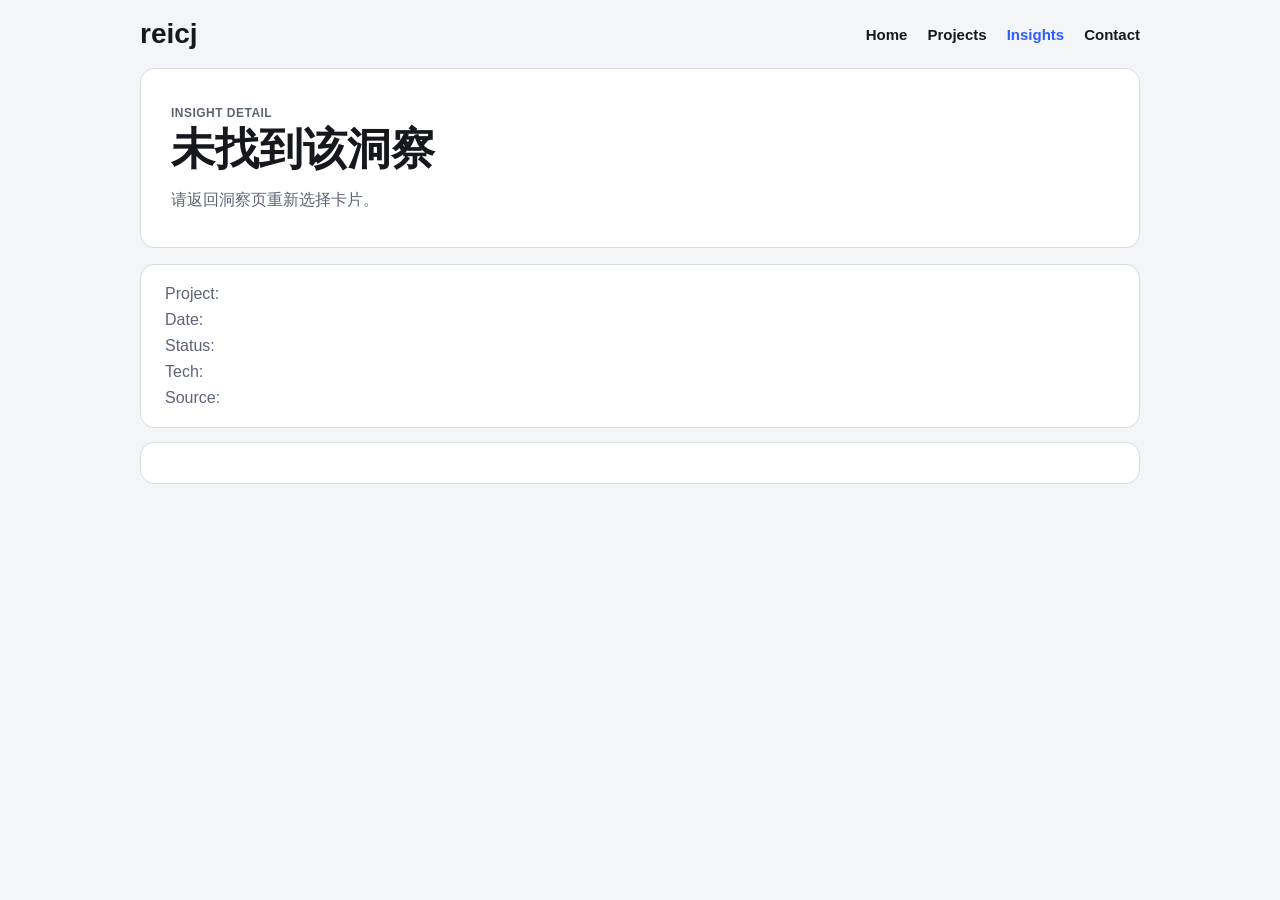
==== public/insight.html @ 602b2dc6 "feat: publish project insights to homepage" ====
﻿<!doctype html>
<html lang="zh-CN">
  <head>
    <meta charset="utf-8">
    <meta name="viewport" content="width=device-width, initial-scale=1">
    <meta name="description" content="Insight detail page.">
    <title>Insight Detail | reicj</title>
    <link rel="stylesheet" href="./styles.css">
  </head>
  <body data-page="insight-detail">
    <header class="site-header">
      <a class="brand" id="site-name" href="./index.html">reicj</a>
      <nav class="nav">
        <a href="./index.html">Home</a>
        <a href="./projects.html">Projects</a>
        <a class="current" href="./insights.html">Insights</a>
        <a href="./index.html#contact">Contact</a>
      </nav>
    </header>

    <main class="sub-main">
      <section class="sub-hero">
        <p class="tag">Insight Detail</p>
        <h1 id="insight-detail-title">Insight detail</h1>
        <p id="insight-detail-summary"></p>
      </section>
      <section class="detail-meta">
        <p>Project: <span id="insight-detail-project"></span></p>
        <p>Date: <span id="insight-detail-date"></span></p>
        <p>Status: <span id="insight-detail-status"></span></p>
        <p>Tech: <span id="insight-detail-tech"></span></p>
        <p>Source: <span id="insight-detail-source"></span></p>
      </section>
      <section class="detail-content" id="insight-detail-content"></section>
    </main>
    <script type="module" src="./render.js"></script>
  </body>
</html>
---- public/styles.css ----
:root {
  --bg: #f4f5f7;
  --surface: #ffffff;
  --ink: #16181d;
  --muted: #5d6473;
  --line: #d7dce5;
  --accent: #2f5cff;
  font-family: "Segoe UI", "PingFang SC", "Microsoft YaHei", sans-serif;
}

* {
  box-sizing: border-box;
}

body {
  margin: 0;
  color: var(--ink);
  background: var(--bg);
}

a {
  color: inherit;
  text-decoration: none;
}

.site-header {
  display: flex;
  align-items: center;
  justify-content: space-between;
  width: min(100% - 32px, 1000px);
  margin: 0 auto;
  padding: 18px 0;
}

.brand {
  font-size: 28px;
  font-weight: 800;
}

.nav {
  display: flex;
  gap: 20px;
  font-size: 15px;
  font-weight: 600;
}

.nav a.current {
  color: var(--accent);
}

main {
  width: min(100% - 32px, 1000px);
  margin: 0 auto 28px;
}

.hero,
.sub-hero,
.overview,
.contact,
.cards,
.list {
  border: 1px solid var(--line);
  border-radius: 14px;
  background: var(--surface);
}

.hero,
.sub-hero,
.contact {
  padding: 34px 30px;
  margin-bottom: 16px;
}

.hero h1,
.sub-hero h1 {
  margin: 0 0 10px;
  font-size: clamp(30px, 5vw, 44px);
  line-height: 1.2;
}

.hero p,
.sub-hero p,
.contact p,
.cards p,
.list time {
  margin: 0;
  color: var(--muted);
  line-height: 1.7;
}

.visitor-counter {
  margin-top: 10px;
  display: flex;
  flex-wrap: wrap;
  gap: 14px;
  font-size: 14px;
}

.visitor-counter strong {
  color: var(--accent);
}

.tag {
  margin: 0 0 10px;
  color: var(--accent);
  font-size: 12px;
  font-weight: 700;
  letter-spacing: 0.04em;
  text-transform: uppercase;
}

.overview {
  display: grid;
  grid-template-columns: repeat(3, minmax(0, 1fr));
  gap: 0;
  margin-bottom: 16px;
}

.overview article {
  padding: 24px;
}

.overview article + article {
  border-left: 1px solid var(--line);
}

.overview h2,
.contact h2,
.cards h2,
.list h2 {
  margin: 0 0 8px;
  font-size: 22px;
  line-height: 1.35;
}

.cards {
  display: grid;
  gap: 12px;
  padding: 14px;
}

.cards article {
  padding: 18px;
  border: 1px solid var(--line);
  border-radius: 10px;
}

.insight-cards article {
  padding: 0;
}

.insight-card a {
  display: block;
  padding: 18px;
}

.insight-card h2 {
  margin: 0 0 8px;
  font-size: 20px;
}

.insight-card p {
  margin: 0;
}

.insight-meta {
  display: flex;
  justify-content: space-between;
  margin-top: 12px;
  color: var(--muted);
  font-size: 14px;
}

.detail-meta,
.detail-content {
  border: 1px solid var(--line);
  border-radius: 14px;
  background: var(--surface);
  padding: 20px 24px;
  margin-bottom: 14px;
}

.detail-meta p {
  margin: 0 0 8px;
  color: var(--muted);
}

.detail-meta p:last-child {
  margin-bottom: 0;
}

.detail-content p {
  margin: 0 0 12px;
  color: var(--muted);
  line-height: 1.8;
}

.detail-content p:last-child {
  margin-bottom: 0;
}

.list {
  padding: 8px 18px;
}

.list article {
  display: flex;
  align-items: baseline;
  justify-content: space-between;
  gap: 14px;
  padding: 14px 0;
  border-bottom: 1px solid var(--line);
}

.list article:last-child {
  border-bottom: 0;
}

.list h2 {
  margin: 0;
  font-size: 18px;
}

@media (max-width: 780px) {
  .site-header {
    flex-direction: column;
    align-items: flex-start;
    gap: 10px;
  }

  .nav {
    flex-wrap: wrap;
  }

  .hero,
  .sub-hero,
  .contact {
    padding: 24px 20px;
  }

  .overview {
    grid-template-columns: 1fr;
  }

  .overview article + article {
    border-top: 1px solid var(--line);
    border-left: 0;
  }

  .list article {
    flex-direction: column;
    align-items: flex-start;
    gap: 4px;
  }
}
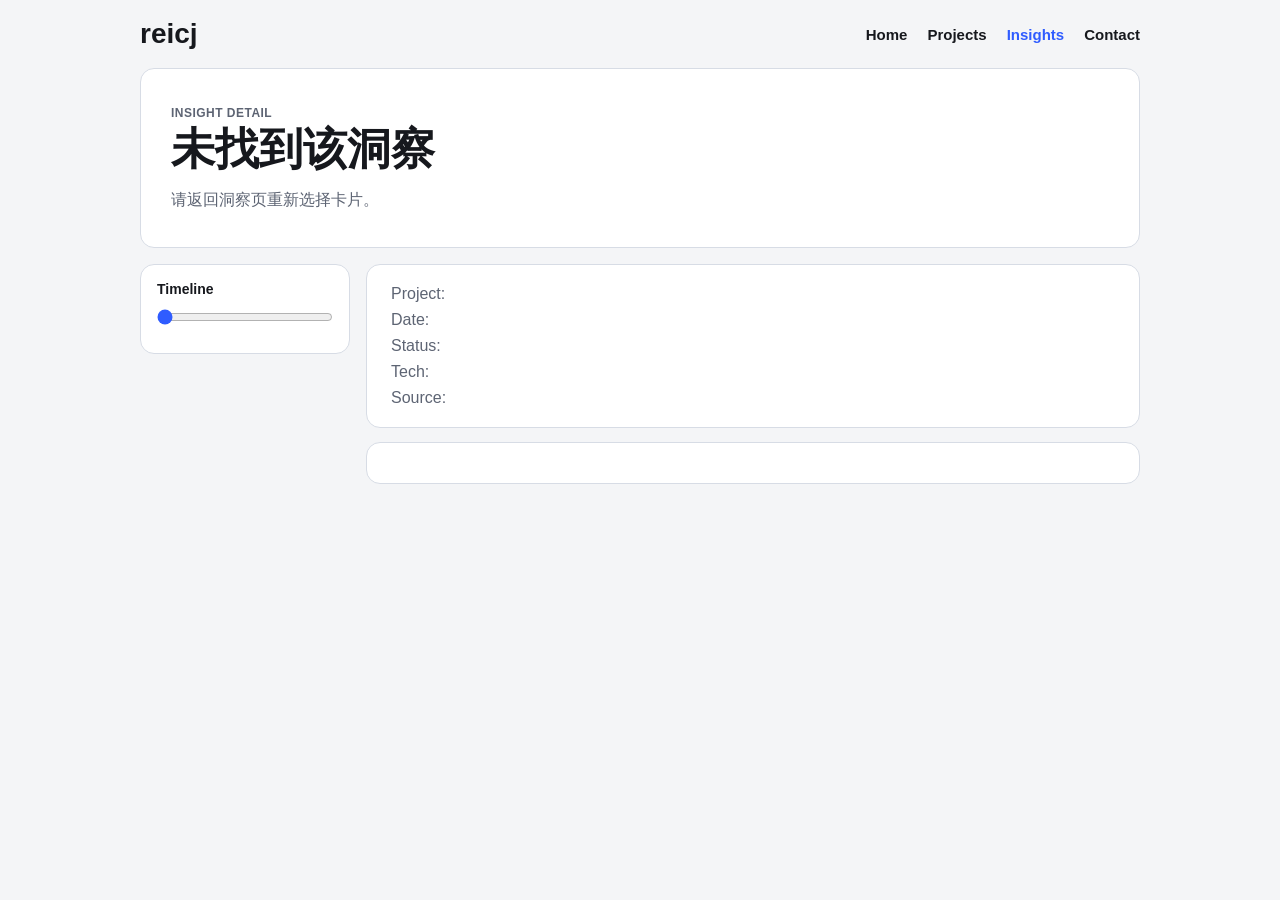
==== commit 0c10599a: "feat: add project insight timeline navigation" ====
--- a/public/insight.html
+++ b/public/insight.html
@@ -24,14 +24,24 @@
         <h1 id="insight-detail-title">Insight detail</h1>
         <p id="insight-detail-summary"></p>
       </section>
-      <section class="detail-meta">
-        <p>Project: <span id="insight-detail-project"></span></p>
-        <p>Date: <span id="insight-detail-date"></span></p>
-        <p>Status: <span id="insight-detail-status"></span></p>
-        <p>Tech: <span id="insight-detail-tech"></span></p>
-        <p>Source: <span id="insight-detail-source"></span></p>
+      <section class="detail-layout">
+        <aside class="timeline-panel" aria-label="Project timeline">
+          <p class="timeline-title">Timeline</p>
+          <input class="timeline-slider" id="insight-time-slider" type="range" min="0" max="0" value="0" step="1">
+          <div class="timeline-list" id="insight-timeline"></div>
+        </aside>
+
+        <article class="detail-main">
+          <section class="detail-meta">
+            <p>Project: <span id="insight-detail-project"></span></p>
+            <p>Date: <span id="insight-detail-date"></span></p>
+            <p>Status: <span id="insight-detail-status"></span></p>
+            <p>Tech: <span id="insight-detail-tech"></span></p>
+            <p>Source: <span id="insight-detail-source"></span></p>
+          </section>
+          <section class="detail-content" id="insight-detail-content"></section>
+        </article>
       </section>
-      <section class="detail-content" id="insight-detail-content"></section>
     </main>
     <script type="module" src="./render.js"></script>
   </body>
--- a/public/styles.css
+++ b/public/styles.css
@@ -180,6 +180,74 @@
   margin-bottom: 14px;
 }
 
+.detail-layout {
+  display: grid;
+  grid-template-columns: 210px minmax(0, 1fr);
+  gap: 16px;
+  align-items: start;
+}
+
+.timeline-panel {
+  position: sticky;
+  top: 16px;
+  border: 1px solid var(--line);
+  border-radius: 14px;
+  background: var(--surface);
+  padding: 16px;
+}
+
+.timeline-title {
+  margin: 0 0 12px;
+  color: var(--ink);
+  font-size: 14px;
+  font-weight: 700;
+}
+
+.timeline-slider {
+  width: 100%;
+  margin: 0 0 12px;
+  accent-color: var(--accent);
+}
+
+.timeline-list {
+  display: grid;
+  gap: 8px;
+}
+
+.timeline-list button {
+  width: 100%;
+  border: 1px solid var(--line);
+  border-radius: 8px;
+  background: #fff;
+  color: var(--ink);
+  cursor: pointer;
+  padding: 10px;
+  text-align: left;
+}
+
+.timeline-list button.current {
+  border-color: var(--accent);
+  box-shadow: inset 3px 0 0 var(--accent);
+}
+
+.timeline-list span,
+.timeline-list small {
+  display: block;
+}
+
+.timeline-list span {
+  font-weight: 700;
+}
+
+.timeline-list small {
+  margin-top: 3px;
+  color: var(--muted);
+}
+
+.detail-main {
+  min-width: 0;
+}
+
 .detail-meta p {
   margin: 0 0 8px;
   color: var(--muted);
@@ -252,4 +320,12 @@
     align-items: flex-start;
     gap: 4px;
   }
-}
+
+  .detail-layout {
+    grid-template-columns: 1fr;
+  }
+
+  .timeline-panel {
+    position: static;
+  }
+}
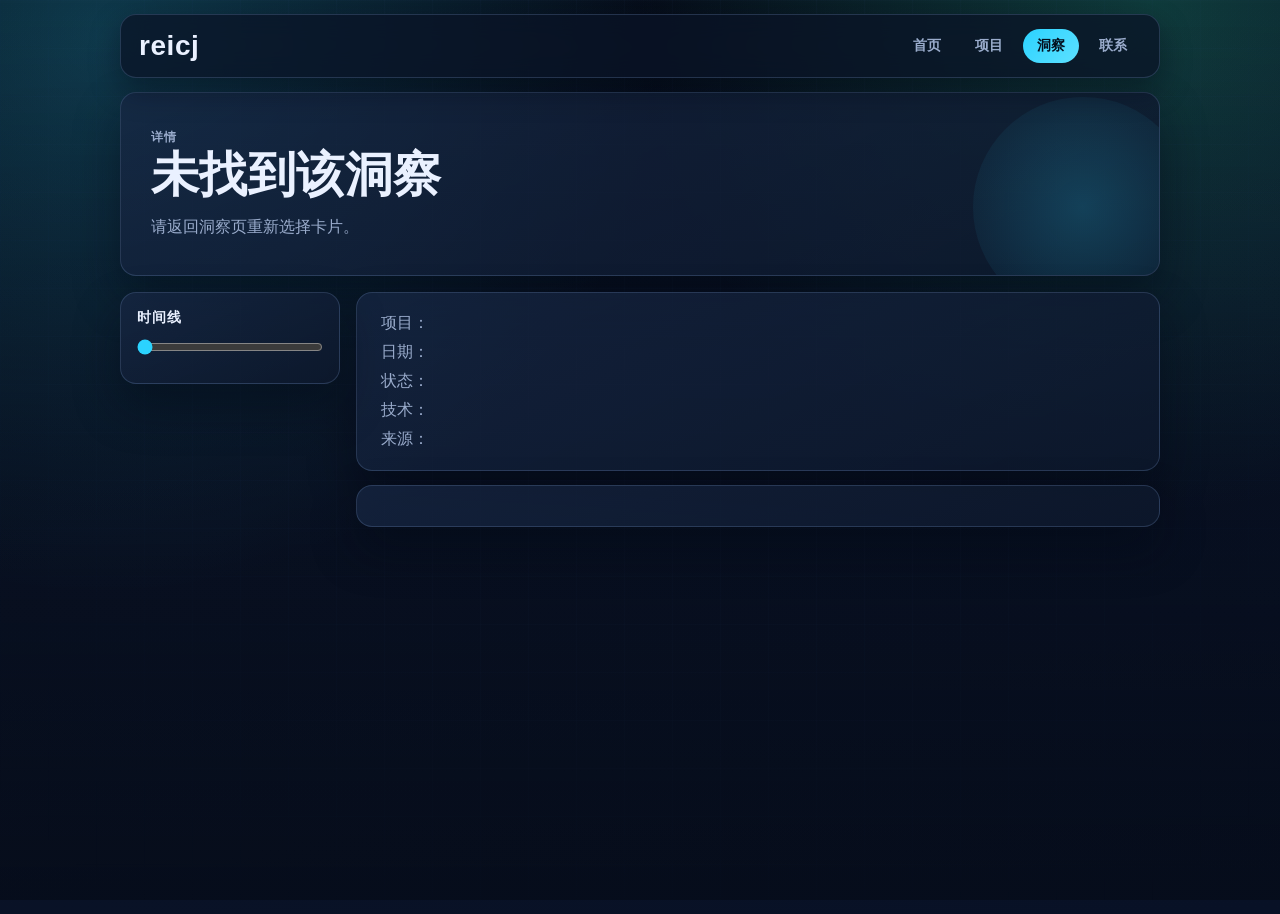
==== commit a8b0b705: "feat: unify zh content and upgrade homepage tech style" ====
--- a/public/insight.html
+++ b/public/insight.html
@@ -1,43 +1,43 @@
-﻿<!doctype html>
+<!doctype html>
 <html lang="zh-CN">
   <head>
     <meta charset="utf-8">
     <meta name="viewport" content="width=device-width, initial-scale=1">
-    <meta name="description" content="Insight detail page.">
-    <title>Insight Detail | reicj</title>
+    <meta name="description" content="reicj 洞察详情页。">
+    <title>洞察详情 | reicj</title>
     <link rel="stylesheet" href="./styles.css">
   </head>
   <body data-page="insight-detail">
     <header class="site-header">
       <a class="brand" id="site-name" href="./index.html">reicj</a>
       <nav class="nav">
-        <a href="./index.html">Home</a>
-        <a href="./projects.html">Projects</a>
-        <a class="current" href="./insights.html">Insights</a>
-        <a href="./index.html#contact">Contact</a>
+        <a href="./index.html">首页</a>
+        <a href="./projects.html">项目</a>
+        <a class="current" href="./insights.html">洞察</a>
+        <a href="./index.html#contact">联系</a>
       </nav>
     </header>
 
     <main class="sub-main">
       <section class="sub-hero">
-        <p class="tag">Insight Detail</p>
-        <h1 id="insight-detail-title">Insight detail</h1>
+        <p class="tag">详情</p>
+        <h1 id="insight-detail-title">洞察详情</h1>
         <p id="insight-detail-summary"></p>
       </section>
       <section class="detail-layout">
-        <aside class="timeline-panel" aria-label="Project timeline">
-          <p class="timeline-title">Timeline</p>
+        <aside class="timeline-panel" aria-label="项目时间线">
+          <p class="timeline-title">时间线</p>
           <input class="timeline-slider" id="insight-time-slider" type="range" min="0" max="0" value="0" step="1">
           <div class="timeline-list" id="insight-timeline"></div>
         </aside>
 
         <article class="detail-main">
           <section class="detail-meta">
-            <p>Project: <span id="insight-detail-project"></span></p>
-            <p>Date: <span id="insight-detail-date"></span></p>
-            <p>Status: <span id="insight-detail-status"></span></p>
-            <p>Tech: <span id="insight-detail-tech"></span></p>
-            <p>Source: <span id="insight-detail-source"></span></p>
+            <p>项目：<span id="insight-detail-project"></span></p>
+            <p>日期：<span id="insight-detail-date"></span></p>
+            <p>状态：<span id="insight-detail-status"></span></p>
+            <p>技术：<span id="insight-detail-tech"></span></p>
+            <p>来源：<span id="insight-detail-source"></span></p>
           </section>
           <section class="detail-content" id="insight-detail-content"></section>
         </article>
--- a/public/styles.css
+++ b/public/styles.css
@@ -1,11 +1,18 @@
 :root {
-  --bg: #f4f5f7;
-  --surface: #ffffff;
-  --ink: #16181d;
-  --muted: #5d6473;
-  --line: #d7dce5;
-  --accent: #2f5cff;
-  font-family: "Segoe UI", "PingFang SC", "Microsoft YaHei", sans-serif;
+  --bg: #070d1a;
+  --bg-elevated: #0d172c;
+  --surface: rgba(14, 26, 47, 0.82);
+  --surface-strong: #132543;
+  --ink: #eaf1ff;
+  --muted: #9aaccc;
+  --line: rgba(109, 136, 184, 0.28);
+  --accent: #2bd3ff;
+  --accent-strong: #5de0ff;
+  --ok: #31f1b7;
+  --shadow: 0 22px 46px rgba(1, 8, 20, 0.45);
+  --radius-lg: 16px;
+  --radius-md: 12px;
+  font-family: "Avenir Next", "HarmonyOS Sans SC", "PingFang SC", "Microsoft YaHei", sans-serif;
 }
 
 * {
@@ -13,9 +20,35 @@
 }
 
 body {
+  position: relative;
   margin: 0;
+  min-height: 100vh;
   color: var(--ink);
-  background: var(--bg);
+  background:
+    radial-gradient(circle at 8% 4%, rgba(47, 211, 255, 0.24) 0%, rgba(47, 211, 255, 0) 38%),
+    radial-gradient(circle at 90% 0%, rgba(49, 241, 183, 0.2) 0%, rgba(49, 241, 183, 0) 35%),
+    linear-gradient(165deg, #050a14 0%, #0a1327 46%, #081126 100%);
+}
+
+body::before,
+body::after {
+  content: "";
+  position: fixed;
+  inset: 0;
+  pointer-events: none;
+}
+
+body::before {
+  opacity: 0.24;
+  background:
+    linear-gradient(rgba(67, 101, 165, 0.2) 1px, transparent 1px),
+    linear-gradient(90deg, rgba(67, 101, 165, 0.2) 1px, transparent 1px);
+  background-size: 48px 48px;
+  mask-image: radial-gradient(circle at 50% 24%, #000 48%, transparent 96%);
+}
+
+body::after {
+  background: linear-gradient(180deg, rgba(5, 10, 20, 0) 0%, rgba(5, 10, 20, 0.58) 100%);
 }
 
 a {
@@ -24,32 +57,93 @@
 }
 
 .site-header {
+  position: sticky;
+  top: 0;
+  z-index: 10;
   display: flex;
   align-items: center;
   justify-content: space-between;
-  width: min(100% - 32px, 1000px);
-  margin: 0 auto;
-  padding: 18px 0;
+  width: min(100% - 32px, 1040px);
+  margin: 14px auto;
+  padding: 14px 18px;
+  border: 1px solid var(--line);
+  border-radius: var(--radius-lg);
+  background: rgba(10, 20, 39, 0.74);
+  box-shadow: 0 12px 30px rgba(2, 8, 20, 0.42);
+  backdrop-filter: blur(12px);
 }
 
 .brand {
+  display: inline-flex;
+  align-items: baseline;
+  gap: 8px;
   font-size: 28px;
   font-weight: 800;
+  letter-spacing: 0.02em;
+}
+
+.brand span {
+  color: var(--muted);
+  font-size: 14px;
+  font-weight: 500;
 }
 
 .nav {
   display: flex;
-  gap: 20px;
-  font-size: 15px;
+  gap: 6px;
+  font-size: 14px;
   font-weight: 600;
 }
 
+.nav a {
+  position: relative;
+  border-radius: 999px;
+  padding: 8px 14px;
+  color: var(--muted);
+  transition: color 200ms ease, background-color 200ms ease;
+}
+
+.nav a:hover {
+  color: var(--ink);
+  background: rgba(43, 211, 255, 0.12);
+}
+
 .nav a.current {
-  color: var(--accent);
+  color: #03101f;
+  background: linear-gradient(135deg, var(--accent), var(--accent-strong));
+}
+
+.header-action,
+.button {
+  display: inline-flex;
+  align-items: center;
+  justify-content: center;
+  border-radius: 999px;
+  border: 1px solid rgba(93, 224, 255, 0.5);
+  padding: 10px 18px;
+  color: var(--ink);
+  background: rgba(43, 211, 255, 0.16);
+  transition: transform 180ms ease, box-shadow 180ms ease, background-color 180ms ease;
+}
+
+.header-action:hover,
+.button:hover {
+  transform: translateY(-1px);
+  box-shadow: 0 12px 20px rgba(19, 62, 112, 0.32);
+  background: rgba(43, 211, 255, 0.24);
+}
+
+.button.dark {
+  color: #041423;
+  border-color: transparent;
+  background: linear-gradient(135deg, var(--accent), #53f5ce);
+  font-weight: 700;
 }
 
 main {
-  width: min(100% - 32px, 1000px);
+  position: relative;
+  z-index: 1;
+  width: min(100% - 32px, 1040px);
   margin: 0 auto 28px;
 }
 
@@ -58,54 +152,88 @@
 .overview,
 .contact,
 .cards,
-.list {
+.list,
+.detail-meta,
+.detail-content,
+.timeline-panel,
+.contact-panel,
+.insight-cards article {
   border: 1px solid var(--line);
-  border-radius: 14px;
-  background: var(--surface);
+  border-radius: var(--radius-lg);
+  background:
+    linear-gradient(155deg, rgba(23, 39, 68, 0.75), rgba(13, 24, 44, 0.84));
+  box-shadow: var(--shadow);
 }
 
 .hero,
 .sub-hero,
-.contact {
+.contact,
+.contact-panel {
+  position: relative;
   padding: 34px 30px;
   margin-bottom: 16px;
+  overflow: hidden;
+}
+
+.hero::after,
+.sub-hero::after {
+  content: "";
+  position: absolute;
+  right: -34px;
+  bottom: -42px;
+  width: 220px;
+  height: 220px;
+  border-radius: 50%;
+  background: radial-gradient(circle, rgba(43, 211, 255, 0.2), rgba(43, 211, 255, 0));
 }
 
 .hero h1,
 .sub-hero h1 {
   margin: 0 0 10px;
-  font-size: clamp(30px, 5vw, 44px);
-  line-height: 1.2;
+  max-width: 16ch;
+  font-size: clamp(32px, 5vw, 48px);
+  line-height: 1.14;
+  letter-spacing: 0.01em;
 }
 
 .hero p,
 .sub-hero p,
 .contact p,
 .cards p,
-.list time {
+.list time,
+.insight-cards p,
+.contact-panel p {
   margin: 0;
   color: var(--muted);
-  line-height: 1.7;
+  line-height: 1.75;
 }
 
 .visitor-counter {
-  margin-top: 10px;
+  margin-top: 14px;
   display: flex;
   flex-wrap: wrap;
-  gap: 14px;
-  font-size: 14px;
+  gap: 12px;
+  font-size: 13px;
+}
+
+.visitor-counter span {
+  border: 1px solid rgba(93, 224, 255, 0.2);
+  border-radius: 999px;
+  padding: 6px 10px;
+  background: rgba(15, 31, 57, 0.5);
 }
 
 .visitor-counter strong {
-  color: var(--accent);
-}
-
-.tag {
-  margin: 0 0 10px;
-  color: var(--accent);
+  color: var(--accent-strong);
+}
+
+.tag,
+.section-tag {
+  margin: 0 0 12px;
+  color: var(--accent-strong);
   font-size: 12px;
   font-weight: 700;
-  letter-spacing: 0.04em;
+  letter-spacing: 0.12em;
   text-transform: uppercase;
 }
 
@@ -117,6 +245,7 @@
 }
 
 .overview article {
+  position: relative;
   padding: 24px;
 }
 
@@ -127,26 +256,57 @@
 .overview h2,
 .contact h2,
 .cards h2,
-.list h2 {
+.list h2,
+.contact-panel h2,
+.insight-cards h2 {
   margin: 0 0 8px;
   font-size: 22px;
   line-height: 1.35;
 }
 
-.cards {
+.cards,
+.insight-cards {
   display: grid;
   gap: 12px;
+}
+
+.cards {
   padding: 14px;
 }
 
-.cards article {
+.cards article,
+.insight-cards article {
+  position: relative;
+  overflow: hidden;
   padding: 18px;
   border: 1px solid var(--line);
-  border-radius: 10px;
+  border-radius: var(--radius-md);
+  background: linear-gradient(155deg, rgba(19, 35, 62, 0.78), rgba(10, 20, 40, 0.92));
+  transition: transform 200ms ease, border-color 200ms ease;
+}
+
+.cards article:hover,
+.insight-cards article:hover {
+  transform: translateY(-2px);
+  border-color: rgba(93, 224, 255, 0.6);
 }
 
 .insight-cards article {
-  padding: 0;
+  margin-bottom: 12px;
+}
+
+.insight-cards article:last-child {
+  margin-bottom: 0;
+}
+
+.insight-cards article span {
+  display: inline-flex;
+  margin-top: 12px;
+  border: 1px solid rgba(93, 224, 255, 0.24);
+  border-radius: 999px;
+  padding: 4px 9px;
+  color: var(--accent-strong);
+  font-size: 12px;
 }
 
 .insight-card a {
@@ -165,34 +325,30 @@
 
 .insight-meta {
   display: flex;
-  justify-content: space-between;
+  flex-wrap: wrap;
+  gap: 8px;
   margin-top: 12px;
   color: var(--muted);
-  font-size: 14px;
-}
-
-.detail-meta,
-.detail-content {
-  border: 1px solid var(--line);
-  border-radius: 14px;
-  background: var(--surface);
-  padding: 20px 24px;
-  margin-bottom: 14px;
+  font-size: 13px;
+}
+
+.insight-meta span {
+  border: 1px solid rgba(108, 132, 182, 0.4);
+  border-radius: 999px;
+  padding: 4px 8px;
+  background: rgba(7, 19, 38, 0.6);
 }
 
 .detail-layout {
   display: grid;
-  grid-template-columns: 210px minmax(0, 1fr);
+  grid-template-columns: 220px minmax(0, 1fr);
   gap: 16px;
   align-items: start;
 }
 
 .timeline-panel {
   position: sticky;
-  top: 16px;
-  border: 1px solid var(--line);
-  border-radius: 14px;
-  background: var(--surface);
+  top: 88px;
   padding: 16px;
 }
 
@@ -201,6 +357,8 @@
   color: var(--ink);
   font-size: 14px;
   font-weight: 700;
+  text-transform: uppercase;
+  letter-spacing: 0.08em;
 }
 
 .timeline-slider {
@@ -216,13 +374,19 @@
 
 .timeline-list button {
   width: 100%;
-  border: 1px solid var(--line);
-  border-radius: 8px;
-  background: #fff;
+  border: 1px solid rgba(109, 136, 184, 0.4);
+  border-radius: 10px;
+  background: rgba(8, 21, 42, 0.72);
   color: var(--ink);
   cursor: pointer;
   padding: 10px;
   text-align: left;
+  transition: border-color 180ms ease, background-color 180ms ease;
+}
+
+.timeline-list button:hover {
+  border-color: rgba(93, 224, 255, 0.56);
+  background: rgba(13, 32, 61, 0.9);
 }
 
 .timeline-list button.current {
@@ -248,6 +412,12 @@
   min-width: 0;
 }
 
+.detail-meta,
+.detail-content {
+  padding: 20px 24px;
+  margin-bottom: 14px;
+}
+
 .detail-meta p {
   margin: 0 0 8px;
   color: var(--muted);
@@ -260,7 +430,7 @@
 .detail-content p {
   margin: 0 0 12px;
   color: var(--muted);
-  line-height: 1.8;
+  line-height: 1.85;
 }
 
 .detail-content p:last-child {
@@ -289,6 +459,92 @@
   font-size: 18px;
 }
 
+.contact-panel {
+  display: flex;
+  align-items: center;
+  justify-content: space-between;
+  gap: 16px;
+}
+
+.site-footer {
+  width: min(100% - 32px, 1040px);
+  margin: 20px auto 28px;
+  padding: 22px 20px;
+  border: 1px solid var(--line);
+  border-radius: var(--radius-lg);
+  background: rgba(10, 21, 40, 0.7);
+}
+
+.site-footer nav {
+  display: flex;
+  flex-wrap: wrap;
+  gap: 8px;
+  margin: 12px 0;
+}
+
+.site-footer nav a {
+  color: var(--muted);
+}
+
+.site-footer p {
+  margin: 0;
+  color: var(--muted);
+  font-size: 13px;
+}
+
+main > section {
+  animation: rise-in 520ms ease both;
+}
+
+main > section:nth-of-type(2) {
+  animation-delay: 70ms;
+}
+
+main > section:nth-of-type(3) {
+  animation-delay: 130ms;
+}
+
+@keyframes rise-in {
+  from {
+    opacity: 0;
+    transform: translateY(8px);
+  }
+
+  to {
+    opacity: 1;
+    transform: translateY(0);
+  }
+}
+
+@media (max-width: 900px) {
+  .site-header {
+    padding: 12px 14px;
+  }
+
+  .brand {
+    font-size: 24px;
+  }
+
+  .nav {
+    gap: 2px;
+  }
+
+  .hero,
+  .sub-hero,
+  .contact,
+  .contact-panel {
+    padding: 26px 22px;
+  }
+
+  .detail-layout {
+    grid-template-columns: 1fr;
+  }
+
+  .timeline-panel {
+    position: static;
+  }
+}
+
 @media (max-width: 780px) {
   .site-header {
     flex-direction: column;
@@ -300,12 +556,6 @@
     flex-wrap: wrap;
   }
 
-  .hero,
-  .sub-hero,
-  .contact {
-    padding: 24px 20px;
-  }
-
   .overview {
     grid-template-columns: 1fr;
   }
@@ -321,11 +571,15 @@
     gap: 4px;
   }
 
-  .detail-layout {
-    grid-template-columns: 1fr;
-  }
-
-  .timeline-panel {
-    position: static;
-  }
-}
+  .contact-panel {
+    flex-direction: column;
+    align-items: flex-start;
+  }
+}
+
+@media (prefers-reduced-motion: reduce) {
+  * {
+    animation: none !important;
+    transition: none !important;
+  }
+}
